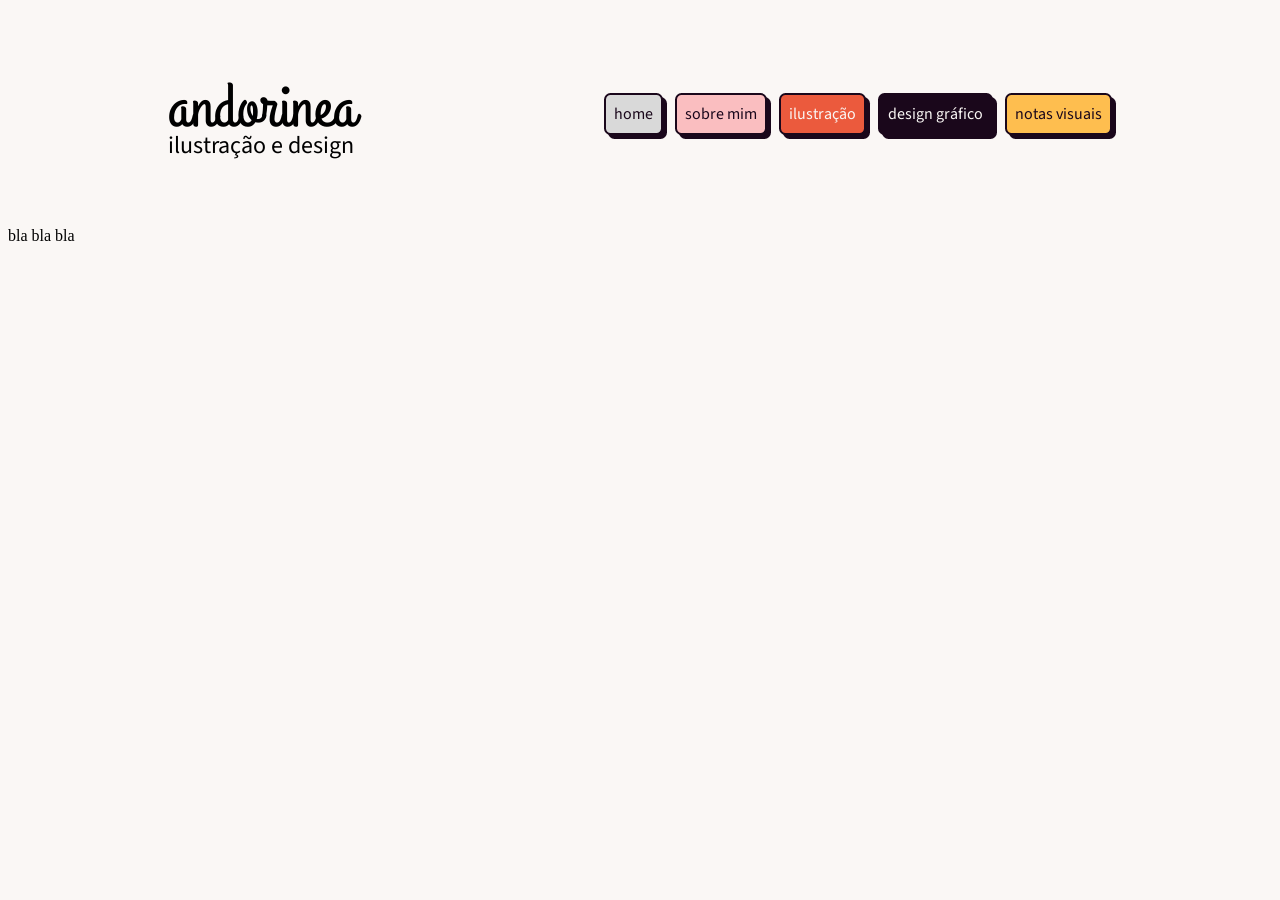
==== index.html @ 55bffc65 "fixing title spacing and size" ====
<!DOCTYPE html>
<html lang="pt-br">
<head>
    <meta charset="UTF-8">
    <meta name="viewport" content="width=device-width, initial-scale=1.0">
    <title>andorinea</title>
    <link rel="preconnect" href="https://fonts.googleapis.com">
    <link rel="preconnect" href="https://fonts.gstatic.com" crossorigin>
    <link href="https://fonts.googleapis.com/css2?family=Grand+Hotel&family=Source+Sans+3:ital,wght@0,200..900;1,200..900&display=swap" rel="stylesheet">
    <link rel="stylesheet" href="style/style.css" >
</head>
<body>
    
    <div class="main-header">
        <header>
            <h1 class="main-title grand-hotel-regular">andorinea</h1>
            <h2 class="source-sans-3-400">ilustração e design</h2>
        </header>
        <nav>
            <ul class="nav-list">
                <li class="nav-itens"><a href="#home" class="btn-nav light-neutral source-sans-3-400">home</a></li>
                <li class="nav-itens"><a href="#sobre-mim" class="btn-nav secondary source-sans-3-400">sobre mim</a></li>
                <li class="nav-itens"><a href="#ilustracao" class="btn-nav terciary source-sans-3-400">ilustração</a></li>
                <li class="nav-itens"><a href="#design-grafico" class="btn-nav dark-neutral source-sans-3-400">design gráfico</a></li>
                <li class="nav-itens"><a href="#notas-visuais" class="btn-nav primary source-sans-3-400">notas visuais</a></li>
            </ul>
        </nav>
    </div>
    <section>
        bla bla bla
    </section>
   
</body>
</html>
---- style/style.css ----
/* Primitivos */ 

:root {
    --lighter-neutral: #FAF7F5;
    --light-neutral: #D9D9D9;
    --dark-neutral: #1A071B;
    --primary: #FEBE4F;
    --secondary: #FABEC0;
    --terciary: #EB5A3D;
}

.light-neutral {
    background: var(--light-neutral, #FAF7F5);
    color: var(--dark-neutral);
}

.dark-neutral {
    background: var(--dark-neutral, #1A071B);
    color: var(--lighter-neutral);
}

.primary {
    background: var(--primary, #FEBE4F);
    color: var(--dark-neutral);
}

.secondary {
    background: var(--secondary, #FABEC0);
    color: var(--dark-neutral);
}

.terciary {
    background: var(--terciary, #EB5A3D);
    color: var(--lighter-neutral);
}

.source-sans-3-400 {
    font-family: "Source Sans 3", serif;
    font-optical-sizing: auto;
    font-weight: 400;
    font-style: normal;
}

.grand-hotel-regular {
    font-family: "Grand Hotel", serif;
    font-weight: 400;
    font-style: normal;
}
  

/* Tags globais */

body {
    background-color: var(--lighter-neutral);
    overflow: hidden;
}

a {
    text-decoration: none;
}

a:hover {
    font-weight: bold;
}

h1, h2 {
    margin: 0;
    padding: 0;
}

/* Header */

.main-header {
    display: flex;
    
}

/* Navegação */

.nav-list {
    margin: 0;
    padding: 0;
    list-style-type: none;
    display: flex;
    gap: 8px 12px;
    flex-wrap: wrap;
}

.nav-itens {
    margin: 0;
    padding: 0;
}

.btn-nav {
    display: inline-block;
    border-radius: 6.562px;
    border: 2px solid var(--dark-neutral);
    box-shadow: 4px 4px 0px 0px var(--dark-neutral);
    padding: 8px;
    transition: box-shadow 0.2s ease, transform 0.2s ease;
}

.btn-nav:hover {
    box-shadow: 0px 0px 0px var(--dark-neutral);
    transform: translateY(2px);
}


.container {
    display: flex;
    justify-content: center;
}

.container img {
    max-height: 100vh;
}

/* Título */

.main-title {
    font-size: 4rem;
    height: 4rem;
}

/* Breakpoints */

@media only screen and (min-width: 1200px) {
    .main-header {
        margin: 4rem 160px;
        align-items: center;
        justify-content: space-between;
    }
}

@media only screen and (min-width: 600px) {
    .main-header {
        margin: 4rem 160px;
        align-items: center;
        justify-content: space-between;
    }
}
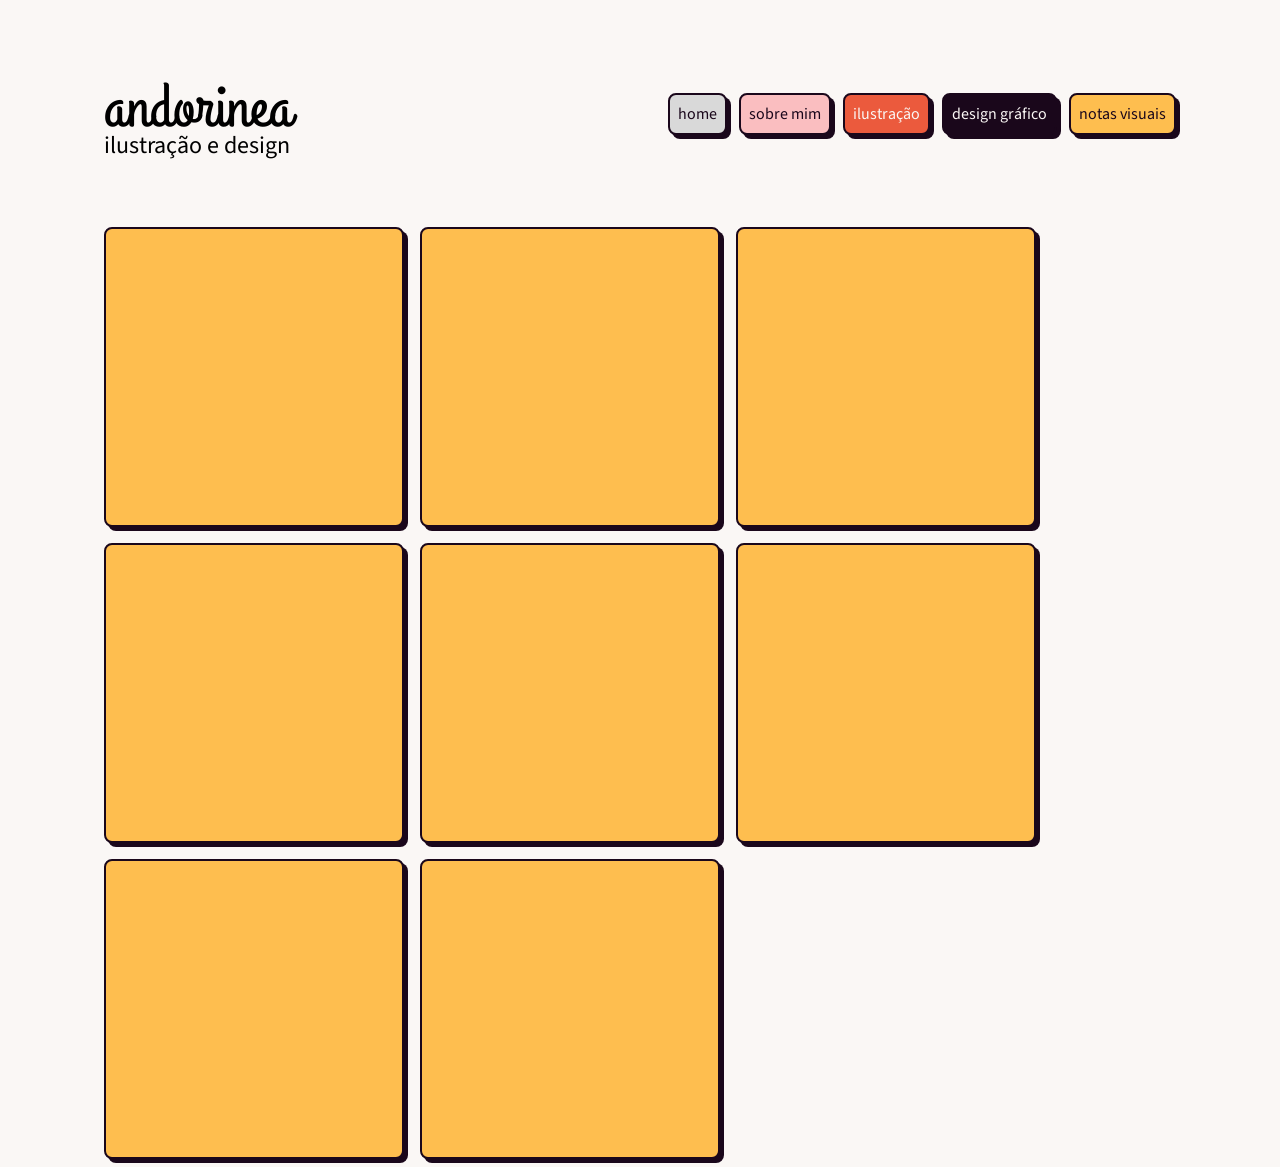
==== commit 02494213: "including portfolio images" ====
--- a/index.html
+++ b/index.html
@@ -26,8 +26,15 @@
             </ul>
         </nav>
     </div>
-    <section>
-        bla bla bla
+    <section class="main-content">
+        <img src="" alt="" class="images">
+        <img src="" alt="" class="images">
+        <img src="" alt="" class="images">
+        <img src="" alt="" class="images">
+        <img src="" alt="" class="images">
+        <img src="" alt="" class="images">
+        <img src="" alt="" class="images">
+        <img src="" alt="" class="images">
     </section>
    
 </body>
--- a/style/style.css
+++ b/style/style.css
@@ -52,7 +52,7 @@
 
 body {
     background-color: var(--lighter-neutral);
-    overflow: hidden;
+    
 }
 
 a {
@@ -72,7 +72,10 @@
 
 .main-header {
     display: flex;
-    
+    margin: 4rem 6rem;
+    flex-direction: row;
+    justify-content: space-between;
+    align-items: center;
 }
 
 /* Navegação */
@@ -93,7 +96,7 @@
 
 .btn-nav {
     display: inline-block;
-    border-radius: 6.562px;
+    border-radius: 8px;
     border: 2px solid var(--dark-neutral);
     box-shadow: 4px 4px 0px 0px var(--dark-neutral);
     padding: 8px;
@@ -108,7 +111,6 @@
 
 .container {
     display: flex;
-    justify-content: center;
 }
 
 .container img {
@@ -122,21 +124,44 @@
     height: 4rem;
 }
 
+/* Conteúdo */
+
+.main-content {
+    display: flex;
+    flex-wrap: wrap;
+    margin: 0 6rem;
+    gap: 1rem;
+}
+
+.images {
+    background: var(--primary, #FEBE4F);
+    border: 2px solid var(--dark-neutral);
+    border-radius: 8px;
+    box-shadow: 4px 4px 0px 0px var(--dark-neutral);
+    padding: 8px;
+    transition: box-shadow 0.2s ease, transform 0.2s ease;
+    min-height:280px;
+    min-width:280px;
+}
+
 /* Breakpoints */
 
-@media only screen and (min-width: 1200px) {
+@media only screen and (max-width: 600px) {
     .main-header {
-        margin: 4rem 160px;
-        align-items: center;
-        justify-content: space-between;
+        margin: 1rem 1rem 2rem;
+        flex-direction: column;
+        align-items: flex-start;
+        gap: 1rem;
+        
     }
+
+    .main-content {
+        margin: 1rem 1rem;
+    }
+
+    .images {
+        width: 100%;
+    }
+
 }
 
-@media only screen and (min-width: 600px) {
-    .main-header {
-        margin: 4rem 160px;
-        align-items: center;
-        justify-content: space-between;
-    }
-}
-
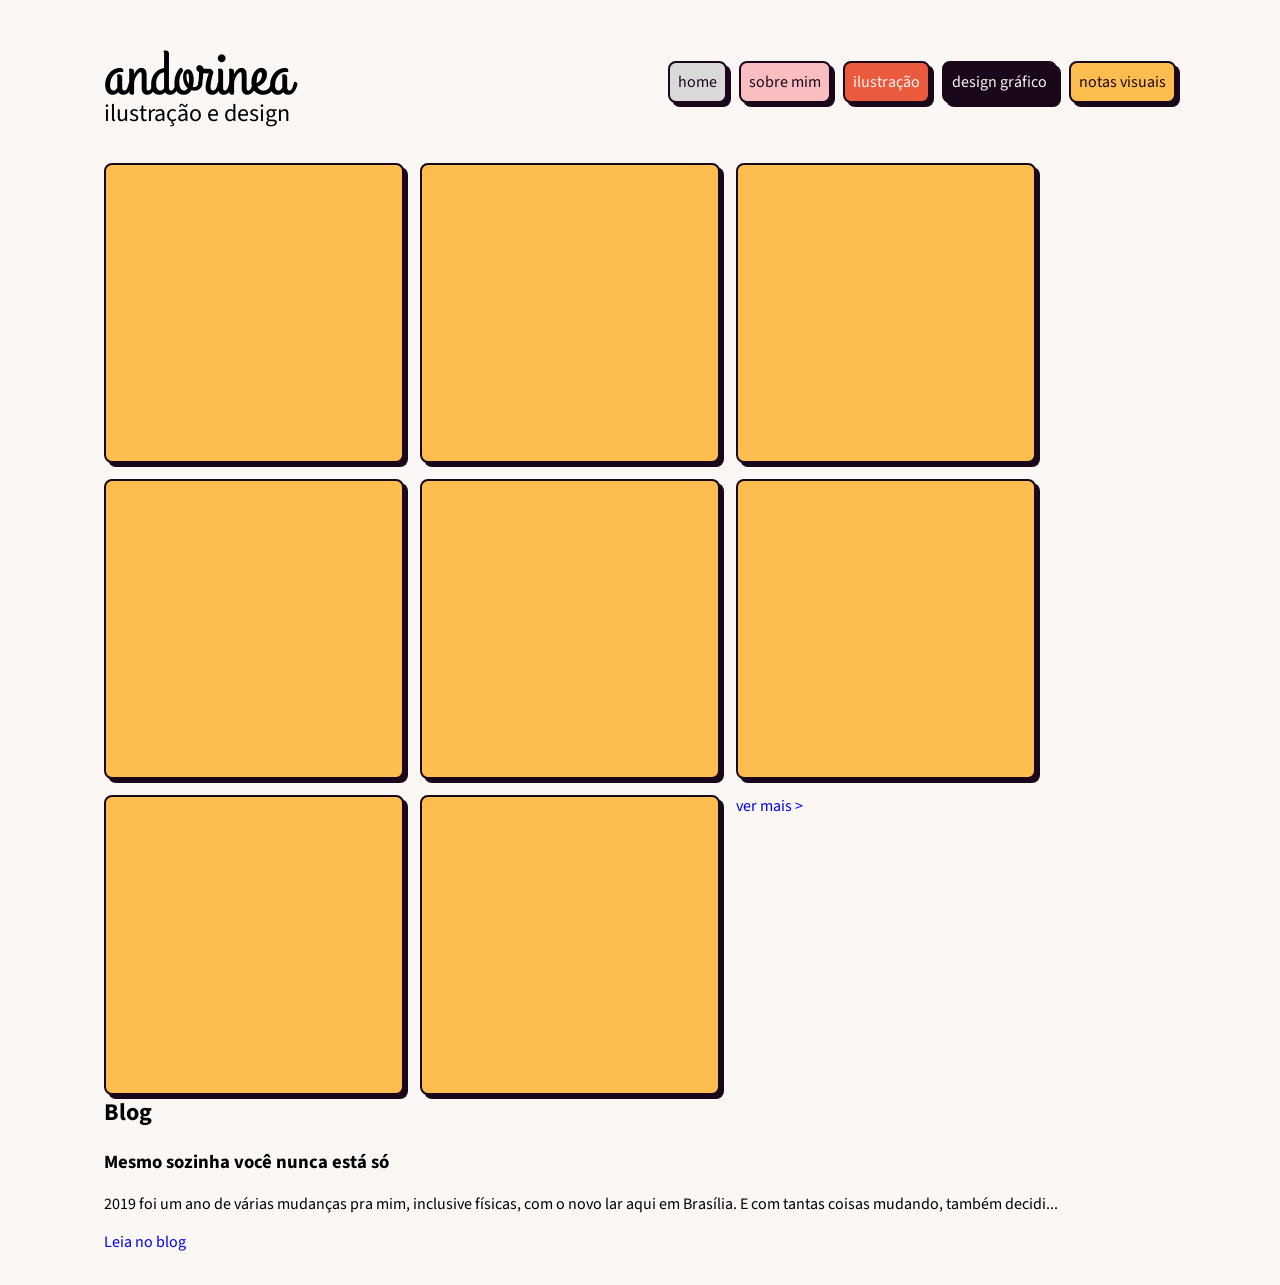
==== commit c321c574: "main and header tags" ====
--- a/index.html
+++ b/index.html
@@ -10,10 +10,9 @@
     <link rel="stylesheet" href="style/style.css" >
 </head>
 <body>
-    
-    <div class="main-header">
+<header class="header">
         <header>
-            <h1 class="main-title grand-hotel-regular">andorinea</h1>
+            <h1 class="title grand-hotel-regular">andorinea</h1>
             <h2 class="source-sans-3-400">ilustração e design</h2>
         </header>
         <nav>
@@ -25,8 +24,10 @@
                 <li class="nav-itens"><a href="#notas-visuais" class="btn-nav primary source-sans-3-400">notas visuais</a></li>
             </ul>
         </nav>
-    </div>
-    <section class="main-content">
+</header>
+   
+    <main>
+    <section class="content">
         <img src="" alt="" class="images">
         <img src="" alt="" class="images">
         <img src="" alt="" class="images">
@@ -35,7 +36,18 @@
         <img src="" alt="" class="images">
         <img src="" alt="" class="images">
         <img src="" alt="" class="images">
+        <div class="section-link"><a href="#">ver mais ></a></div>
     </section>
-   
+    <section class="blog">
+        <h2>Blog</h2>
+        <div class="blog-cards">
+            <div class="vertical-card">
+                <h3>Mesmo sozinha você nunca está só</h3>
+                <p>2019 foi um ano de várias mudanças pra mim, inclusive físicas, com o novo lar aqui em Brasília. E com tantas coisas mudando, também decidi...</p>
+            <a href="#">Leia no blog</a>
+            </div>
+        </div>
+    </section>
+</main>
 </body>
 </html>
--- a/style/style.css
+++ b/style/style.css
@@ -52,7 +52,7 @@
 
 body {
     background-color: var(--lighter-neutral);
-    
+    font-family: "Source Sans 3", serif;
 }
 
 a {
@@ -68,11 +68,16 @@
     padding: 0;
 }
 
+main {
+    margin: 2rem 6rem;
+    
+}
+
 /* Header */
 
-.main-header {
+.header {
+    margin: 2rem 6rem;
     display: flex;
-    margin: 4rem 6rem;
     flex-direction: row;
     justify-content: space-between;
     align-items: center;
@@ -119,17 +124,16 @@
 
 /* Título */
 
-.main-title {
+.title {
     font-size: 4rem;
     height: 4rem;
 }
 
 /* Conteúdo */
 
-.main-content {
+.content {
     display: flex;
     flex-wrap: wrap;
-    margin: 0 6rem;
     gap: 1rem;
 }
 
@@ -147,16 +151,15 @@
 /* Breakpoints */
 
 @media only screen and (max-width: 600px) {
-    .main-header {
-        margin: 1rem 1rem 2rem;
+    main, .header {
+        margin: 1rem;
+    }
+
+    .header {
         flex-direction: column;
         align-items: flex-start;
         gap: 1rem;
         
-    }
-
-    .main-content {
-        margin: 1rem 1rem;
     }
 
     .images {
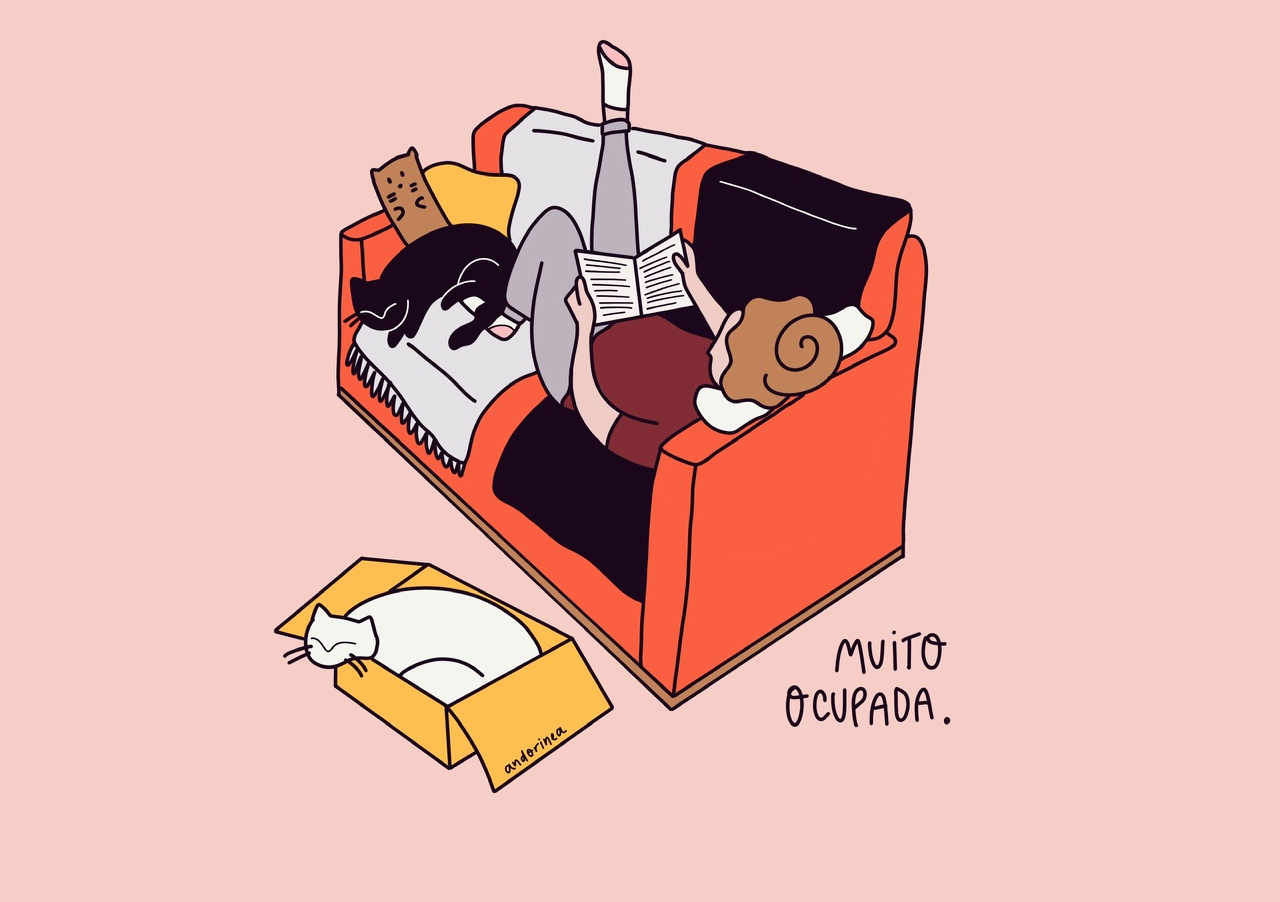
==== commit de284b11: "fixing main page" ====
--- a/index.html
+++ b/index.html
@@ -1,53 +1,32 @@
 <!DOCTYPE html>
 <html lang="pt-br">
+
 <head>
     <meta charset="UTF-8">
     <meta name="viewport" content="width=device-width, initial-scale=1.0">
     <title>andorinea</title>
-    <link rel="preconnect" href="https://fonts.googleapis.com">
-    <link rel="preconnect" href="https://fonts.gstatic.com" crossorigin>
-    <link href="https://fonts.googleapis.com/css2?family=Grand+Hotel&family=Source+Sans+3:ital,wght@0,200..900;1,200..900&display=swap" rel="stylesheet">
-    <link rel="stylesheet" href="style/style.css" >
+    <link rel="stylesheet" href="style/style.css">
+    <style type="text/css">
+        body {
+            background-color: #F6CDC7;
+        }
+    
+        .container {
+            display: flex;
+            justify-content: center;
+        }
+    
+        .container img {
+            max-height: 100vh;
+        }
+    </style>
+    
 </head>
+
 <body>
-<header class="header">
-        <header>
-            <h1 class="title grand-hotel-regular">andorinea</h1>
-            <h2 class="source-sans-3-400">ilustração e design</h2>
-        </header>
-        <nav>
-            <ul class="nav-list">
-                <li class="nav-itens"><a href="#home" class="btn-nav light-neutral source-sans-3-400">home</a></li>
-                <li class="nav-itens"><a href="#sobre-mim" class="btn-nav secondary source-sans-3-400">sobre mim</a></li>
-                <li class="nav-itens"><a href="#ilustracao" class="btn-nav terciary source-sans-3-400">ilustração</a></li>
-                <li class="nav-itens"><a href="#design-grafico" class="btn-nav dark-neutral source-sans-3-400">design gráfico</a></li>
-                <li class="nav-itens"><a href="#notas-visuais" class="btn-nav primary source-sans-3-400">notas visuais</a></li>
-            </ul>
-        </nav>
-</header>
-   
-    <main>
-    <section class="content">
-        <img src="" alt="" class="images">
-        <img src="" alt="" class="images">
-        <img src="" alt="" class="images">
-        <img src="" alt="" class="images">
-        <img src="" alt="" class="images">
-        <img src="" alt="" class="images">
-        <img src="" alt="" class="images">
-        <img src="" alt="" class="images">
-        <div class="section-link"><a href="#">ver mais ></a></div>
-    </section>
-    <section class="blog">
-        <h2>Blog</h2>
-        <div class="blog-cards">
-            <div class="vertical-card">
-                <h3>Mesmo sozinha você nunca está só</h3>
-                <p>2019 foi um ano de várias mudanças pra mim, inclusive físicas, com o novo lar aqui em Brasília. E com tantas coisas mudando, também decidi...</p>
-            <a href="#">Leia no blog</a>
-            </div>
-        </div>
-    </section>
-</main>
+    <div class="container">
+        <img src="img/main.jpg" alt="ilustração da andorinea deitada no sofá com os pés pra cima e lendo.">
+    </div>
 </body>
-</html>
+
+</html>
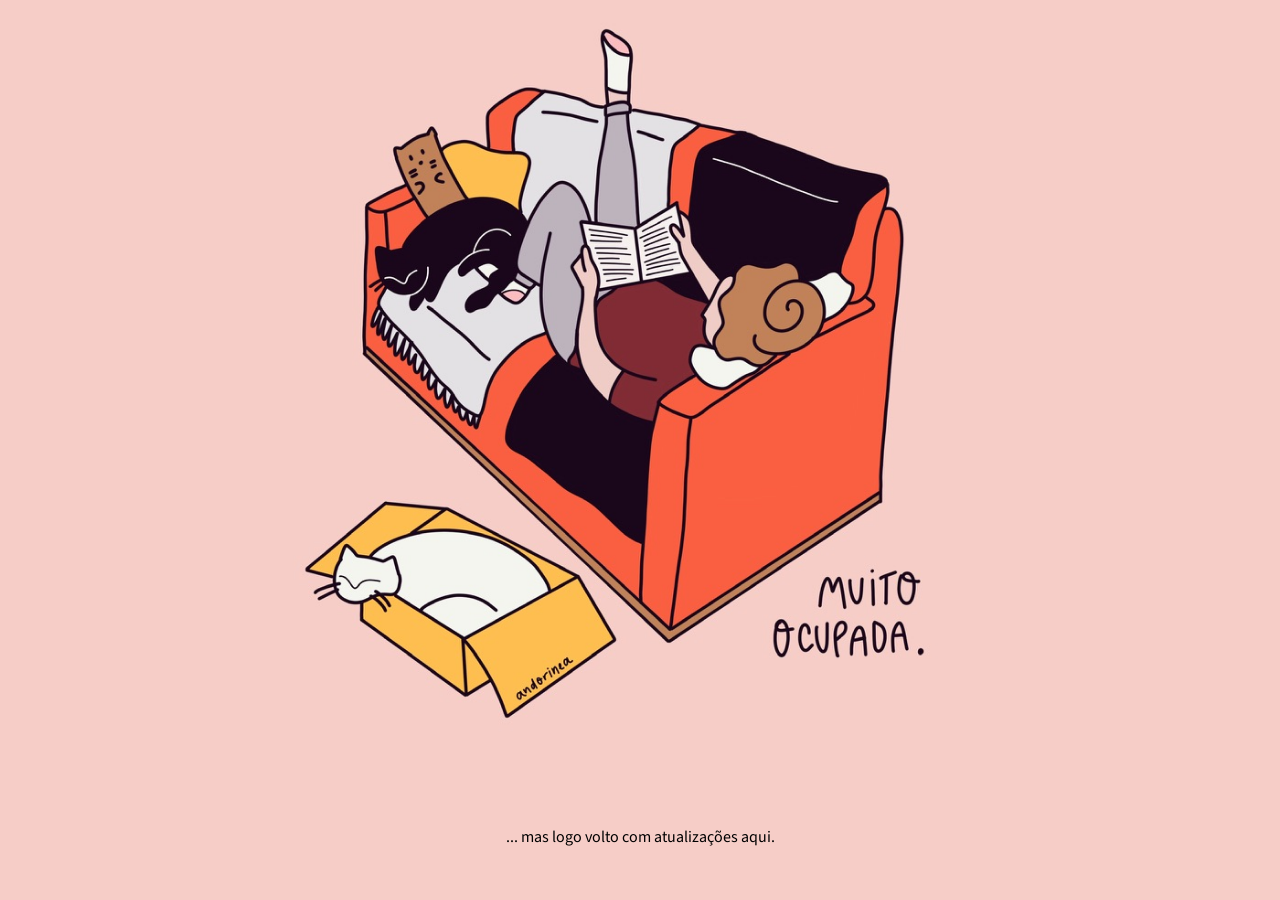
==== commit 7558a73b: "atualizando mensagem do index" ====
--- a/index.html
+++ b/index.html
@@ -5,6 +5,7 @@
     <meta charset="UTF-8">
     <meta name="viewport" content="width=device-width, initial-scale=1.0">
     <title>andorinea</title>
+    <link href="https://fonts.googleapis.com/css2?family=Grand+Hotel&family=Source+Sans+3:ital,wght@0,200..900;1,200..900&display=swap" rel="stylesheet">
     <link rel="stylesheet" href="style/style.css">
     <style type="text/css">
         body {
@@ -17,7 +18,13 @@
         }
     
         .container img {
-            max-height: 100vh;
+            max-height: 90vh;
+        }
+
+        .subtitle {
+            display: flex;
+            justify-content: center;
+            font-family: 'Source Sans 3', sans-serif;
         }
     </style>
     
@@ -27,6 +34,7 @@
     <div class="container">
         <img src="img/main.jpg" alt="ilustração da andorinea deitada no sofá com os pés pra cima e lendo.">
     </div>
+    <p class="subtitle">... mas logo volto com atualizações aqui.</p>
 </body>
 
 </html>
--- a/style/style.css
+++ b/style/style.css
@@ -1,170 +1,375 @@
-/* Primitivos */ 
+/* Primitivos */
 
 :root {
-    --lighter-neutral: #FAF7F5;
-    --light-neutral: #D9D9D9;
-    --dark-neutral: #1A071B;
-    --primary: #FEBE4F;
-    --secondary: #FABEC0;
-    --terciary: #EB5A3D;
+  --lighter-neutral: #faf7f5;
+  --light-neutral: #d9d9d9;
+  --dark-neutral: #1a071b;
+  --primary: #febe4f;
+  --secondary: #fabec0;
+  --secondary-text: #c9708b;
+  --terciary: #F68751;
+}
+
+:focus {
+  outline: 4px solid var(--secondary-text);
+  outline-offset: 0;
 }
 
 .light-neutral {
-    background: var(--light-neutral, #FAF7F5);
-    color: var(--dark-neutral);
+  background: var(--light-neutral);
+  color: var(--dark-neutral);
+}
+
+.lighter-neutral {
+  background: var(--lighter-neutral);
+  color: var(--dark-neutral);
 }
 
 .dark-neutral {
-    background: var(--dark-neutral, #1A071B);
-    color: var(--lighter-neutral);
+  background: var(--dark-neutral);
+  color: var(--lighter-neutral);
 }
 
 .primary {
-    background: var(--primary, #FEBE4F);
-    color: var(--dark-neutral);
+  background: var(--primary);
+  color: var(--dark-neutral);
 }
 
 .secondary {
-    background: var(--secondary, #FABEC0);
-    color: var(--dark-neutral);
+  background: var(--secondary);
+  color: var(--dark-neutral);
 }
 
 .terciary {
-    background: var(--terciary, #EB5A3D);
-    color: var(--lighter-neutral);
+  background: var(--terciary);
+  color: var(--ldark-neutral);
 }
 
 .source-sans-3-400 {
-    font-family: "Source Sans 3", serif;
-    font-optical-sizing: auto;
-    font-weight: 400;
-    font-style: normal;
+  font-family: 'Source Sans 3', sans-serif;
+  font-optical-sizing: auto;
+  font-weight: 400;
+  font-style: normal;
+}
+
+.source-sans-3-700 {
+  font-family: 'Source Sans 3', sans-sans-serif;
+  font-optical-sizing: auto;
+  font-weight: 700;
+  font-style: normal;
 }
 
 .grand-hotel-regular {
-    font-family: "Grand Hotel", serif;
-    font-weight: 400;
-    font-style: normal;
-}
-  
+  font-family: 'Grand Hotel', sans-serif;
+  font-weight: 400;
+  font-style: normal;
+}
 
 /* Tags globais */
 
 body {
-    background-color: var(--lighter-neutral);
-    font-family: "Source Sans 3", serif;
+  background-color: var(--lighter-neutral);
+  font-family: 'Source Sans 3', sans-serif;
+  margin: 0;
 }
 
 a {
-    text-decoration: none;
+  text-decoration: none;
+  color: var(--secondary-text);
+  font-weight: bold;
 }
 
 a:hover {
     font-weight: bold;
 }
 
-h1, h2 {
-    margin: 0;
-    padding: 0;
-}
-
-main {
+h1,
+h2,
+h3 {
+  margin: 0;
+  padding: 0;
+}
+
+/* Navegação */
+
+.active {
+    font-weight: bold;
+}
+
+.nav-list {
+  margin: 0;
+  padding: 0;
+  list-style-type: none;
+  display: flex;
+  gap: 8px 12px;
+  flex-wrap: wrap;
+}
+
+.nav-itens {
+  margin: 0;
+  padding: 0;
+}
+
+.btn-nav {
+  display: inline-block;
+  border-radius: 8px;
+  border: 2px solid var(--dark-neutral);
+  box-shadow: 4px 4px 0px 0px var(--dark-neutral);
+  padding: 8px;
+  transition: box-shadow 0.2s ease, transform 0.2s ease;
+}
+
+.btn-nav:hover,
+.portfolio-image:hover {
+  box-shadow: 0px 0px 0px var(--dark-neutral);
+  transform: translateY(2px);
+}
+
+.section-link {
+  display: block;
+  width: 100%;
+  margin-top: 0.5rem;
+}
+
+.section-link:hover, .links-list a:hover {
+  text-decoration: underline;
+  color: var(--secondary-text);
+}
+
+/* Título */
+
+.title {
+  font-size: 4rem;
+  height: 4rem;
+}
+
+/* Conteúdo */
+
+.portfolio,
+.blog,
+.newsletter,
+.links {
+  margin: 1rem 0;
+}
+
+.blog-cards,
+.newsletter-cards {
+  margin: 0.5rem 0;
+}
+
+.portfolio-image {
+  background: var(--dark-neutral);
+  border: 2px solid var(--dark-neutral);
+  border-radius: 8px;
+  box-shadow: 4px 4px 0px 0px var(--dark-neutral);
+  transition: box-shadow 0.2s ease, transform 0.2s ease;
+  height: auto;
+  width: calc(100% - 0.5rem);
+  overflow: hidden;
+  object-fit: cover;
+}
+
+.links-list {
+  margin: 0;
+  padding: 0;
+  list-style-type: none;
+  display: flex;
+  gap: 8px 12px;
+  flex-wrap: wrap;
+}
+
+.footer {
+  background: var(--dark-neutral);
+  color: var(--lighter-neutral);
+  height: 6rem;
+  margin: 0;
+  bottom: 0;
+}
+
+/* Cards */
+
+.vertical-card,
+.horizontal-card {
+  background: var(--lighter-neutral);
+  border: 2px solid var(--dark-neutral);
+  border-radius: 8px;
+  box-shadow: 4px 4px 0px 0px var(--dark-neutral);
+}
+
+.horizontal-card {
+  display: flex;
+  flex-direction: row;
+}
+
+.vertical-card-images {
+  background: var(--secondary-neutral);
+  border-bottom: 2px solid var(--dark-neutral);
+  border-radius: 8px 8px 0px 0px;
+  width: 100%;
+  height: auto;
+  overflow: hidden;
+  object-fit: cover;
+}
+
+.horizontal-card-images {
+  background: var(--secondary-neutral);
+  border-right: 2px solid var(--dark-neutral);
+  border-radius: 8px 0px 0px 8px;
+  width: 50%;
+}
+
+.card-body p {
+  width: 100%;
+  overflow: hidden;
+  -webkit-box-orient: vertical;
+  display: -webkit-box;
+}
+
+.vertical-card .card-body p {
+  -webkit-line-clamp: 2;
+}
+
+.horizontal-card .card-body p {
+  -webkit-line-clamp: 5;
+}
+
+.card-body {
+  padding: 0.75rem;
+}
+
+/* Breakpoints */
+
+/* Extra small devices (phones, 600px and down) */
+@media only screen and (max-width: 600px) {
+  main,
+  .header {
+    margin: 1rem;
+  }
+
+  .portfolio-images {
+    display: flex;
+    flex-direction: column;
+    gap: 1rem;
+  }
+
+  .blog-cards, .newsletter-cards {
+    display: flex;
+    flex-direction: column;
+    gap: 1rem;
+  }
+
+  .vertical-card {
+    width: 100%;
+  }
+
+  .horizontal-card {
+    flex-direction: column;
+  }
+
+  .horizontal-card-images {
+    width: 100%;
+    border-right: 0;
+    border-bottom: 2px solid var(--dark-neutral);
+    border-radius: 8px 8px 0px 0px;
+  }
+}
+
+/* Small devices (portrait tablets and large phones, 600px and up) */
+@media only screen and (min-width: 600px) {
+  main,
+  .header {
+    margin: 1rem;
+  }
+
+  .portfolio-images {
+    display: grid;
+    grid-template-columns: auto auto;
+    gap: 1rem;
+  }
+
+  .blog-cards {
+    display: flex;
+    flex-direction: column;
+    gap: 1rem;
+  }
+
+  .newsletter-cards {
+    display: flex;
+    flex-direction: column;
+    gap: 1rem;
+  }
+}
+
+/* Medium devices (landscape tablets, 768px and up) */
+@media only screen and (min-width: 768px) {
+  main,
+  .header {
     margin: 2rem 6rem;
-    
-}
-
-/* Header */
-
-.header {
+  }
+
+  .blog-cards {
+    display: grid;
+    grid-template-columns: auto auto;
+    gap: 1rem;
+    width: 100%;
+  }
+
+  .portfolio-images {
+    display: grid;
+    grid-template-columns: auto auto;
+    gap: 1rem;
+  }
+}
+
+/* Large devices (laptops/desktops, 992px and up) */
+@media only screen and (min-width: 992px) {
+  .header {
+    flex-direction: column;
+    align-items: flex-start;
+    gap: 1rem;
+  }
+
+  .portfolio-images {
+    display: grid;
+    grid-template-columns: auto auto auto;
+    gap: 1rem;
+  }
+
+  .newsletter-cards {
+    display: grid;
+    grid-template-columns: auto auto;
+    gap: 1rem;
+    width: 100%;
+  }
+}
+
+/* Extra large devices (large laptops and desktops, 1200px and up) */
+@media only screen and (min-width: 1200px) {
+  main {
+    margin: 2rem 6rem;
+    display: flex;
+    flex-direction: column;
+  }
+
+  .header {
     margin: 2rem 6rem;
     display: flex;
     flex-direction: row;
     justify-content: space-between;
     align-items: center;
-}
-
-/* Navegação */
-
-.nav-list {
-    margin: 0;
-    padding: 0;
-    list-style-type: none;
-    display: flex;
-    gap: 8px 12px;
-    flex-wrap: wrap;
-}
-
-.nav-itens {
-    margin: 0;
-    padding: 0;
-}
-
-.btn-nav {
-    display: inline-block;
-    border-radius: 8px;
-    border: 2px solid var(--dark-neutral);
-    box-shadow: 4px 4px 0px 0px var(--dark-neutral);
-    padding: 8px;
-    transition: box-shadow 0.2s ease, transform 0.2s ease;
-}
-
-.btn-nav:hover {
-    box-shadow: 0px 0px 0px var(--dark-neutral);
-    transform: translateY(2px);
-}
-
-
-.container {
-    display: flex;
-}
-
-.container img {
-    max-height: 100vh;
-}
-
-/* Título */
-
-.title {
-    font-size: 4rem;
-    height: 4rem;
-}
-
-/* Conteúdo */
-
-.content {
-    display: flex;
-    flex-wrap: wrap;
-    gap: 1rem;
-}
-
-.images {
-    background: var(--primary, #FEBE4F);
-    border: 2px solid var(--dark-neutral);
-    border-radius: 8px;
-    box-shadow: 4px 4px 0px 0px var(--dark-neutral);
-    padding: 8px;
-    transition: box-shadow 0.2s ease, transform 0.2s ease;
-    min-height:280px;
-    min-width:280px;
-}
-
-/* Breakpoints */
-
-@media only screen and (max-width: 600px) {
-    main, .header {
-        margin: 1rem;
-    }
-
-    .header {
-        flex-direction: column;
-        align-items: flex-start;
-        gap: 1rem;
-        
-    }
-
-    .images {
-        width: 100%;
-    }
-
-}
-
+  }
+
+  .portfolio-images {
+    display: grid;
+    grid-template-columns: auto auto auto auto;
+    gap: 1rem;
+    width: 100%;
+  }
+
+  .blog-cards {
+    display: grid;
+    grid-template-columns: auto auto auto;
+    gap: 1rem;
+    width: 100%;
+  }
+}
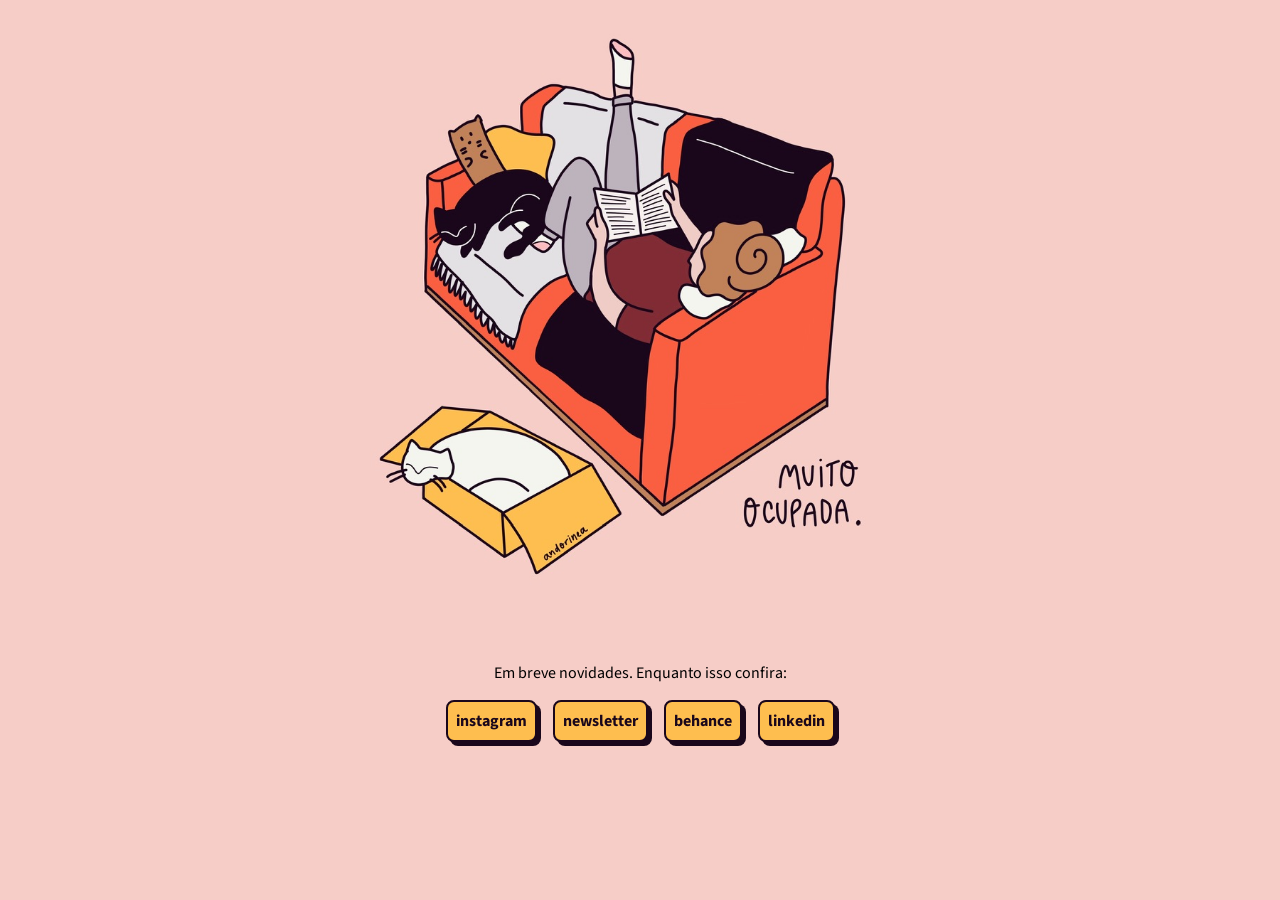
==== commit 54929aa6: "ajustando responsividade e atualizando conteúdo da página inicial" ====
--- a/index.html
+++ b/index.html
@@ -15,16 +15,47 @@
         .container {
             display: flex;
             justify-content: center;
+            margin: 1rem 2rem;
         }
     
         .container img {
-            max-height: 90vh;
+            max-height: 70vh;
+        }
+
+
+        .links {
+            display: flex;
+            flex-direction: row;
+            align-items: center;
+            gap: 1rem;
         }
 
         .subtitle {
             display: flex;
             justify-content: center;
+            margin: 0 1rem;
             font-family: 'Source Sans 3', sans-serif;
+        }
+
+        @media screen and (max-width: 600px) {
+            .container img {
+                max-height: 50vh;
+            }
+    
+            .links {
+                flex-direction: column;
+                align-items: center;
+            }
+
+            .links a {
+                width: 100%;
+                text-align: center;
+            }
+    
+            .subtitle {
+                font-size: 1rem;
+            }
+            
         }
     </style>
     
@@ -32,9 +63,15 @@
 
 <body>
     <div class="container">
-        <img src="img/main.jpg" alt="ilustração da andorinea deitada no sofá com os pés pra cima e lendo.">
+        <img src="img/main.jpg" alt="ilustração da andorinea deitada no sofá com os pés pra cima e lendo. Legenda escrito: Muito ocupada.">
     </div>
-    <p class="subtitle">... mas logo volto com atualizações aqui.</p>
+    <p class="subtitle">Em breve novidades. Enquanto isso confira:</p>
+    <div class="container links">
+       <a href="https://instagram.com/andorinea" class="btn-nav primary source-sans-3-400 active">instagram</a>
+       <a href="https://falandosozinhacomasparedes.substack.com/" class="btn-nav primary source-sans-3-400 active">newsletter</a>
+       <a href="https://www.behance.net/izadoranetz" class="btn-nav primary source-sans-3-400 active">behance</a>
+       <a href="https://www.linkedin.com/in/izadora-netz/" class="btn-nav primary source-sans-3-400 active">linkedin</a>
+    </div>
 </body>
 
 </html>
--- a/style/style.css
+++ b/style/style.css
@@ -243,7 +243,11 @@
 @media only screen and (max-width: 600px) {
   main,
   .header {
-    margin: 1rem;
+    margin: 2rem 1rem;
+  }
+
+  .nav-list {
+    margin: 1rem 0;
   }
 
   .portfolio-images {
@@ -278,7 +282,11 @@
 @media only screen and (min-width: 600px) {
   main,
   .header {
-    margin: 1rem;
+    margin: 2rem 1rem;
+  }
+
+  .nav-list {
+    margin: 1rem 0;
   }
 
   .portfolio-images {
@@ -304,7 +312,7 @@
 @media only screen and (min-width: 768px) {
   main,
   .header {
-    margin: 2rem 6rem;
+    margin: 2rem 1rem;
   }
 
   .blog-cards {
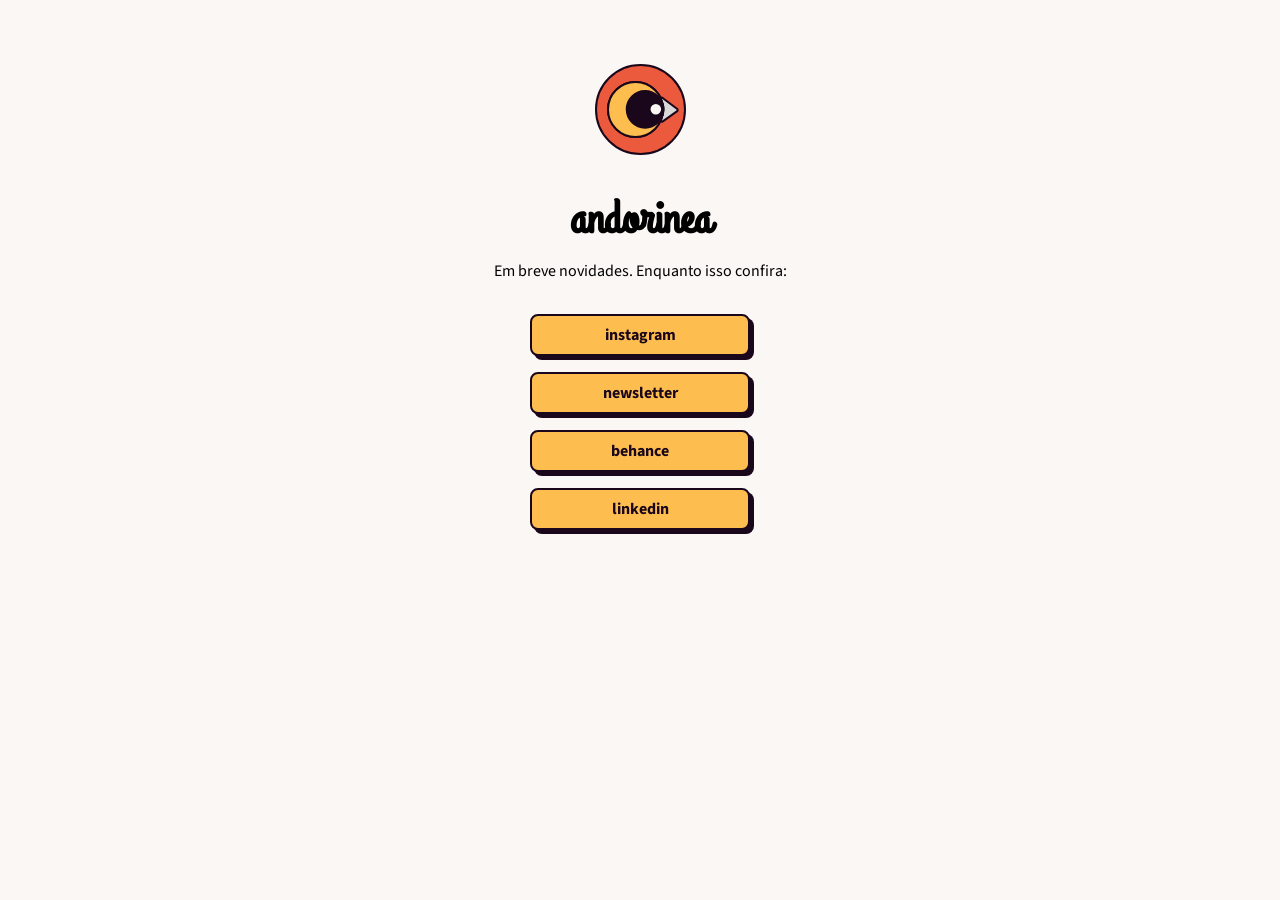
==== commit 6de9b37d: "refactor: update styles and structure in index.html; add logo SVG" ====
--- a/index.html
+++ b/index.html
@@ -7,27 +7,40 @@
     <title>andorinea</title>
     <link href="https://fonts.googleapis.com/css2?family=Grand+Hotel&family=Source+Sans+3:ital,wght@0,200..900;1,200..900&display=swap" rel="stylesheet">
     <link rel="stylesheet" href="style/style.css">
+    <link rel="icon" type="image/svg" sizes="32x32" href="favicon.svg">
     <style type="text/css">
         body {
-            background-color: #F6CDC7;
+            background-color: var(--lighter-neutral);
         }
-    
+
+        h1 {
+            font-family: 'Grand Hotel', cursive;
+            font-size: 3rem;
+            text-align: center;
+            margin: 0.5rem 0;
+        }
+
         .container {
             display: flex;
             justify-content: center;
-            margin: 1rem 2rem;
+            margin: 2rem 2rem;
+        }
+
+        .container img {
+            margin-top: 2rem;;
         }
     
-        .container img {
-            max-height: 70vh;
-        }
-
 
         .links {
             display: flex;
-            flex-direction: row;
+            flex-direction: column;
             align-items: center;
             gap: 1rem;
+        }
+
+        .links a {
+            width: 200px;
+            text-align: center;
         }
 
         .subtitle {
@@ -45,6 +58,7 @@
             .links {
                 flex-direction: column;
                 align-items: center;
+                margin-bottom: 2rem;
             }
 
             .links a {
@@ -63,8 +77,9 @@
 
 <body>
     <div class="container">
-        <img src="img/main.jpg" alt="ilustração da andorinea deitada no sofá com os pés pra cima e lendo. Legenda escrito: Muito ocupada.">
+        <img src="img/andorinea-logo-default.svg" alt="Logo andorinea: um circulo vermelho com a cabeça de uma andorinea de perfil, na cor amarela e com detalhes em preto.">
     </div>
+     <h1>andorinea</h1>
     <p class="subtitle">Em breve novidades. Enquanto isso confira:</p>
     <div class="container links">
        <a href="https://instagram.com/andorinea" class="btn-nav primary source-sans-3-400 active">instagram</a>
--- a/style/style.css
+++ b/style/style.css
@@ -167,6 +167,8 @@
   width: calc(100% - 0.5rem);
   overflow: hidden;
   object-fit: cover;
+
+
 }
 
 .links-list {
